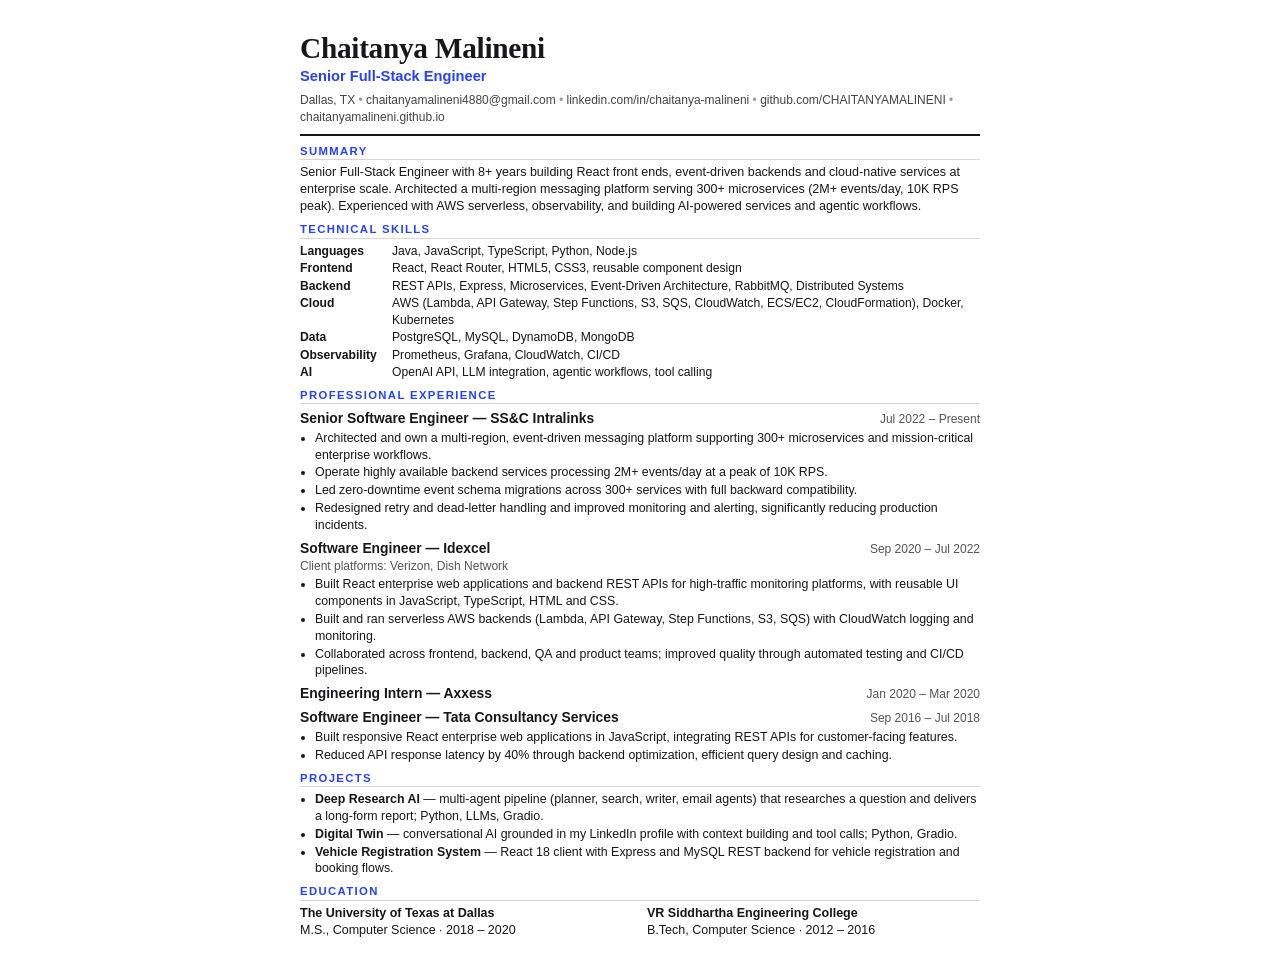
==== resume.html @ 7b86e29a "Redesign portfolio: recruiter snapshot, Event Flow Lab, case study, resume PDF, SEO Co-Authored-By: " ====
<!doctype html>
<html lang="en">
<head>
<meta charset="utf-8">
<meta name="viewport" content="width=device-width, initial-scale=1">
<title>Chaitanya Malineni — Résumé</title>
<meta name="robots" content="noindex">
<style>
  @page{size:Letter;margin:.5in}
  *{box-sizing:border-box;margin:0;padding:0}
  body{font:9.6pt/1.36 -apple-system,'Helvetica Neue',Arial,sans-serif;color:#15171c;background:#fff;max-width:7.5in;margin:0 auto;padding:0}
  header{border-bottom:2px solid #15171c;padding-bottom:9px;margin-bottom:10px}
  h1{font:700 22pt/1.1 Georgia,'Times New Roman',serif;letter-spacing:-.01em}
  .sub{font-size:11pt;color:#2540ff;font-weight:600;margin-top:3px}
  .contact{margin-top:5px;font-size:9pt;color:#444}
  .contact a{color:inherit;text-decoration:none}
  .contact span+span::before{content:" • ";color:#999}
  h2{font:700 8.5pt/1 -apple-system,Arial,sans-serif;text-transform:uppercase;letter-spacing:.12em;color:#2540ff;margin:9px 0 4px;padding-bottom:2px;border-bottom:1px solid #d8d8d8}
  p.sum{font-size:9.4pt}
  .skills{display:grid;grid-template-columns:82px 1fr;gap:1px 10px;font-size:9.1pt}
  .skills b{font-weight:600}
  .role{margin-top:5px}
  .role-h{display:flex;justify-content:space-between;align-items:baseline;gap:12px}
  .role-h b{font-size:10.4pt}
  .role-h span{font-size:9pt;color:#555;white-space:nowrap}
  .co{font-size:9pt;color:#555}
  ul{padding-left:15px;margin-top:2px}
  li{margin-bottom:1px;font-size:9.3pt}
  .two{display:grid;grid-template-columns:1fr 1fr;gap:14px}
  .small{font-size:9.4pt}
  @media screen{body{padding:32px 20px}}
</style>
</head>
<body>
<header>
  <h1>Chaitanya Malineni</h1>
  <div class="sub">Senior Full-Stack Engineer</div>
  <div class="contact"><span>Dallas, TX</span><span><a href="mailto:chaitanyamalineni4880@gmail.com">chaitanyamalineni4880@gmail.com</a></span><span><a href="https://www.linkedin.com/in/chaitanya-malineni">linkedin.com/in/chaitanya-malineni</a></span><span><a href="https://github.com/CHAITANYAMALINENI">github.com/CHAITANYAMALINENI</a></span><span><a href="https://chaitanyamalineni.github.io/">chaitanyamalineni.github.io</a></span></div>
</header>

<h2>Summary</h2>
<p class="sum">Senior Full-Stack Engineer with 8+ years building React front ends, event-driven backends and cloud-native services at enterprise scale. Architected a multi-region messaging platform serving 300+ microservices (2M+ events/day, 10K RPS peak). Experienced with AWS serverless, observability, and building AI-powered services and agentic workflows.</p>

<h2>Technical skills</h2>
<div class="skills">
  <b>Languages</b><span>Java, JavaScript, TypeScript, Python, Node.js</span>
  <b>Frontend</b><span>React, React Router, HTML5, CSS3, reusable component design</span>
  <b>Backend</b><span>REST APIs, Express, Microservices, Event-Driven Architecture, RabbitMQ, Distributed Systems</span>
  <b>Cloud</b><span>AWS (Lambda, API Gateway, Step Functions, S3, SQS, CloudWatch, ECS/EC2, CloudFormation), Docker, Kubernetes</span>
  <b>Data</b><span>PostgreSQL, MySQL, DynamoDB, MongoDB</span>
  <b>Observability</b><span>Prometheus, Grafana, CloudWatch, CI/CD</span>
  <b>AI</b><span>OpenAI API, LLM integration, agentic workflows, tool calling</span>
</div>

<h2>Professional experience</h2>
<div class="role">
  <div class="role-h"><b>Senior Software Engineer — SS&amp;C Intralinks</b><span>Jul 2022 – Present</span></div>
  <ul>
    <li>Architected and own a multi-region, event-driven messaging platform supporting 300+ microservices and mission-critical enterprise workflows.</li>
    <li>Operate highly available backend services processing 2M+ events/day at a peak of 10K RPS.</li>
    <li>Led zero-downtime event schema migrations across 300+ services with full backward compatibility.</li>
    <li>Redesigned retry and dead-letter handling and improved monitoring and alerting, significantly reducing production incidents.</li>
  </ul>
</div>
<div class="role">
  <div class="role-h"><b>Software Engineer — Idexcel</b><span>Sep 2020 – Jul 2022</span></div>
  <div class="co">Client platforms: Verizon, Dish Network</div>
  <ul>
    <li>Built React enterprise web applications and backend REST APIs for high-traffic monitoring platforms, with reusable UI components in JavaScript, TypeScript, HTML and CSS.</li>
    <li>Built and ran serverless AWS backends (Lambda, API Gateway, Step Functions, S3, SQS) with CloudWatch logging and monitoring.</li>
    <li>Collaborated across frontend, backend, QA and product teams; improved quality through automated testing and CI/CD pipelines.</li>
  </ul>
</div>
<div class="role">
  <div class="role-h"><b>Engineering Intern — Axxess</b><span>Jan 2020 – Mar 2020</span></div>
</div>
<div class="role">
  <div class="role-h"><b>Software Engineer — Tata Consultancy Services</b><span>Sep 2016 – Jul 2018</span></div>
  <ul>
    <li>Built responsive React enterprise web applications in JavaScript, integrating REST APIs for customer-facing features.</li>
    <li>Reduced API response latency by 40% through backend optimization, efficient query design and caching.</li>
  </ul>
</div>

<h2>Projects</h2>
<ul>
  <li><b>Deep Research AI</b> — multi-agent pipeline (planner, search, writer, email agents) that researches a question and delivers a long-form report; Python, LLMs, Gradio.</li>
  <li><b>Digital Twin</b> — conversational AI grounded in my LinkedIn profile with context building and tool calls; Python, Gradio.</li>
  <li><b>Vehicle Registration System</b> — React 18 client with Express and MySQL REST backend for vehicle registration and booking flows.</li>
</ul>

<h2>Education</h2>
<div class="two small">
  <div><b>The University of Texas at Dallas</b><br>M.S., Computer Science · 2018 – 2020</div>
  <div><b>VR Siddhartha Engineering College</b><br>B.Tech, Computer Science · 2012 – 2016</div>
</div>
</body>
</html>
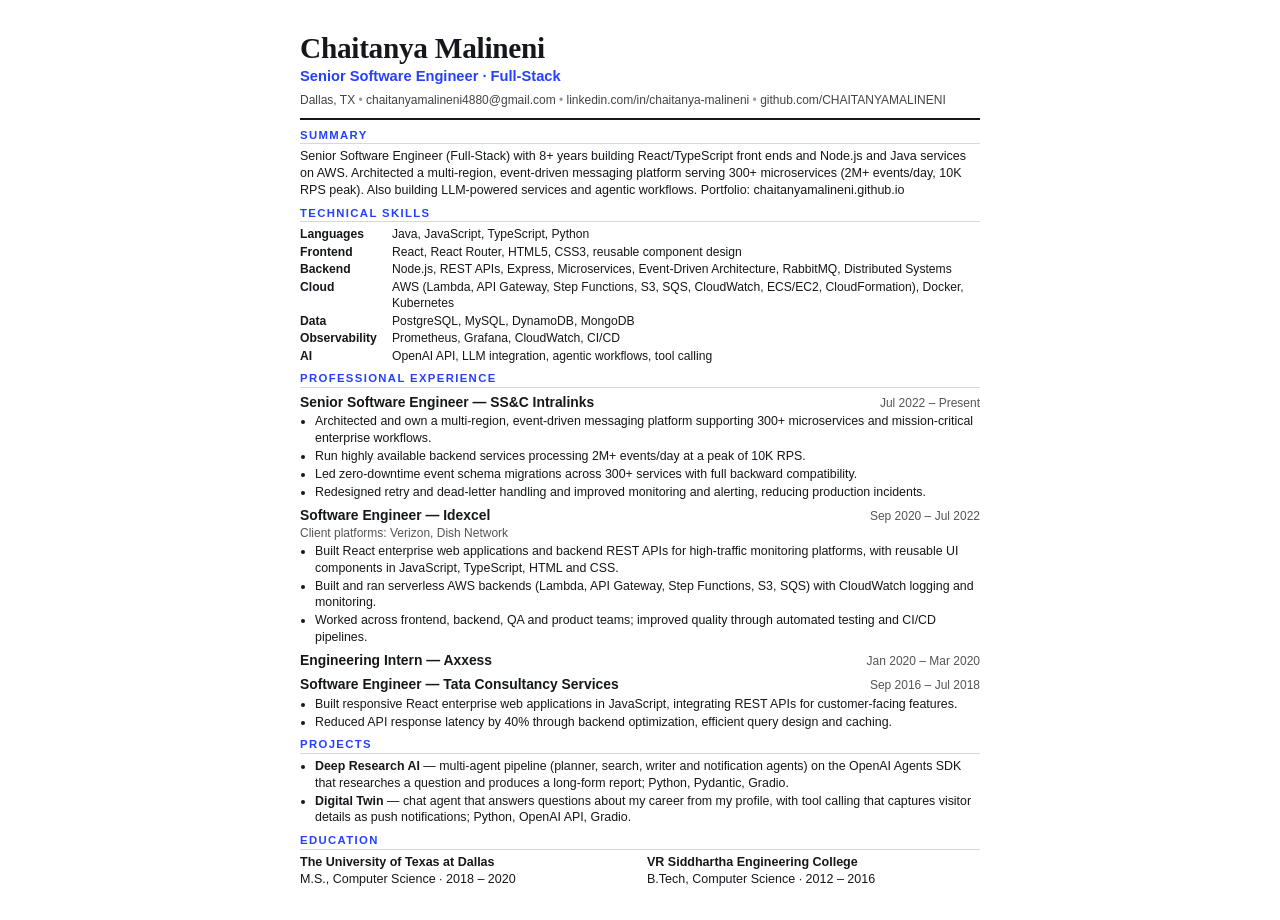
==== commit 7cbb82f7: "Apply multi-reviewer feedback: accurate titles/attribution, clearer copy, a11y and mobile fixes, SEO" ====
--- a/resume.html
+++ b/resume.html
@@ -5,6 +5,7 @@
 <meta name="viewport" content="width=device-width, initial-scale=1">
 <title>Chaitanya Malineni — Résumé</title>
 <meta name="robots" content="noindex">
+<meta name="author" content="Chaitanya Malineni">
 <style>
   @page{size:Letter;margin:.5in}
   *{box-sizing:border-box;margin:0;padding:0}
@@ -34,18 +35,18 @@
 <body>
 <header>
   <h1>Chaitanya Malineni</h1>
-  <div class="sub">Senior Full-Stack Engineer</div>
-  <div class="contact"><span>Dallas, TX</span><span><a href="mailto:chaitanyamalineni4880@gmail.com">chaitanyamalineni4880@gmail.com</a></span><span><a href="https://www.linkedin.com/in/chaitanya-malineni">linkedin.com/in/chaitanya-malineni</a></span><span><a href="https://github.com/CHAITANYAMALINENI">github.com/CHAITANYAMALINENI</a></span><span><a href="https://chaitanyamalineni.github.io/">chaitanyamalineni.github.io</a></span></div>
+  <div class="sub">Senior Software Engineer · Full-Stack</div>
+  <div class="contact"><span>Dallas, TX</span><span><a href="mailto:chaitanyamalineni4880@gmail.com">chaitanyamalineni4880@gmail.com</a></span><span><a href="https://www.linkedin.com/in/chaitanya-malineni">linkedin.com/in/chaitanya-malineni</a></span><span><a href="https://github.com/CHAITANYAMALINENI">github.com/CHAITANYAMALINENI</a></span></div>
 </header>
 
 <h2>Summary</h2>
-<p class="sum">Senior Full-Stack Engineer with 8+ years building React front ends, event-driven backends and cloud-native services at enterprise scale. Architected a multi-region messaging platform serving 300+ microservices (2M+ events/day, 10K RPS peak). Experienced with AWS serverless, observability, and building AI-powered services and agentic workflows.</p>
+<p class="sum">Senior Software Engineer (Full-Stack) with 8+ years building React/TypeScript front ends and Node.js and Java services on AWS. Architected a multi-region, event-driven messaging platform serving 300+ microservices (2M+ events/day, 10K RPS peak). Also building LLM-powered services and agentic workflows. Portfolio: chaitanyamalineni.github.io</p>
 
 <h2>Technical skills</h2>
 <div class="skills">
-  <b>Languages</b><span>Java, JavaScript, TypeScript, Python, Node.js</span>
+  <b>Languages</b><span>Java, JavaScript, TypeScript, Python</span>
   <b>Frontend</b><span>React, React Router, HTML5, CSS3, reusable component design</span>
-  <b>Backend</b><span>REST APIs, Express, Microservices, Event-Driven Architecture, RabbitMQ, Distributed Systems</span>
+  <b>Backend</b><span>Node.js, REST APIs, Express, Microservices, Event-Driven Architecture, RabbitMQ, Distributed Systems</span>
   <b>Cloud</b><span>AWS (Lambda, API Gateway, Step Functions, S3, SQS, CloudWatch, ECS/EC2, CloudFormation), Docker, Kubernetes</span>
   <b>Data</b><span>PostgreSQL, MySQL, DynamoDB, MongoDB</span>
   <b>Observability</b><span>Prometheus, Grafana, CloudWatch, CI/CD</span>
@@ -57,9 +58,9 @@
   <div class="role-h"><b>Senior Software Engineer — SS&amp;C Intralinks</b><span>Jul 2022 – Present</span></div>
   <ul>
     <li>Architected and own a multi-region, event-driven messaging platform supporting 300+ microservices and mission-critical enterprise workflows.</li>
-    <li>Operate highly available backend services processing 2M+ events/day at a peak of 10K RPS.</li>
+    <li>Run highly available backend services processing 2M+ events/day at a peak of 10K RPS.</li>
     <li>Led zero-downtime event schema migrations across 300+ services with full backward compatibility.</li>
-    <li>Redesigned retry and dead-letter handling and improved monitoring and alerting, significantly reducing production incidents.</li>
+    <li>Redesigned retry and dead-letter handling and improved monitoring and alerting, reducing production incidents.</li>
   </ul>
 </div>
 <div class="role">
@@ -68,7 +69,7 @@
   <ul>
     <li>Built React enterprise web applications and backend REST APIs for high-traffic monitoring platforms, with reusable UI components in JavaScript, TypeScript, HTML and CSS.</li>
     <li>Built and ran serverless AWS backends (Lambda, API Gateway, Step Functions, S3, SQS) with CloudWatch logging and monitoring.</li>
-    <li>Collaborated across frontend, backend, QA and product teams; improved quality through automated testing and CI/CD pipelines.</li>
+    <li>Worked across frontend, backend, QA and product teams; improved quality through automated testing and CI/CD pipelines.</li>
   </ul>
 </div>
 <div class="role">
@@ -84,9 +85,8 @@
 
 <h2>Projects</h2>
 <ul>
-  <li><b>Deep Research AI</b> — multi-agent pipeline (planner, search, writer, email agents) that researches a question and delivers a long-form report; Python, LLMs, Gradio.</li>
-  <li><b>Digital Twin</b> — conversational AI grounded in my LinkedIn profile with context building and tool calls; Python, Gradio.</li>
-  <li><b>Vehicle Registration System</b> — React 18 client with Express and MySQL REST backend for vehicle registration and booking flows.</li>
+  <li><b>Deep Research AI</b> — multi-agent pipeline (planner, search, writer and notification agents) on the OpenAI Agents SDK that researches a question and produces a long-form report; Python, Pydantic, Gradio.</li>
+  <li><b>Digital Twin</b> — chat agent that answers questions about my career from my profile, with tool calling that captures visitor details as push notifications; Python, OpenAI API, Gradio.</li>
 </ul>
 
 <h2>Education</h2>
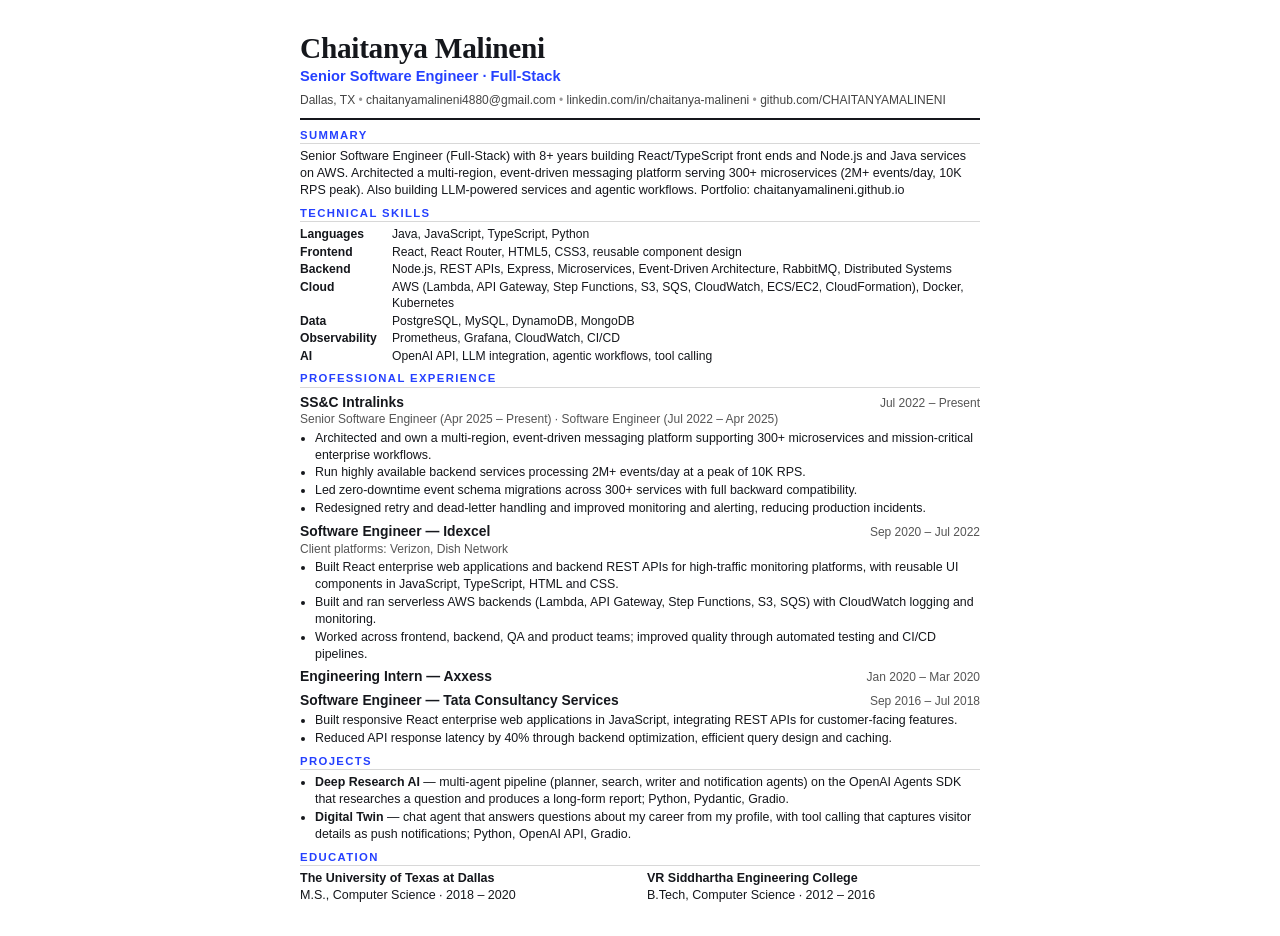
==== commit f956ef39: "Record April 2025 promotion to Senior Software Engineer Co-Authored-By: Claude Sonnet 5.5 <noreply@a" ====
--- a/resume.html
+++ b/resume.html
@@ -55,7 +55,8 @@
 
 <h2>Professional experience</h2>
 <div class="role">
-  <div class="role-h"><b>Senior Software Engineer — SS&amp;C Intralinks</b><span>Jul 2022 – Present</span></div>
+  <div class="role-h"><b>SS&amp;C Intralinks</b><span>Jul 2022 – Present</span></div>
+  <div class="co">Senior Software Engineer (Apr 2025 – Present) · Software Engineer (Jul 2022 – Apr 2025)</div>
   <ul>
     <li>Architected and own a multi-region, event-driven messaging platform supporting 300+ microservices and mission-critical enterprise workflows.</li>
     <li>Run highly available backend services processing 2M+ events/day at a peak of 10K RPS.</li>
